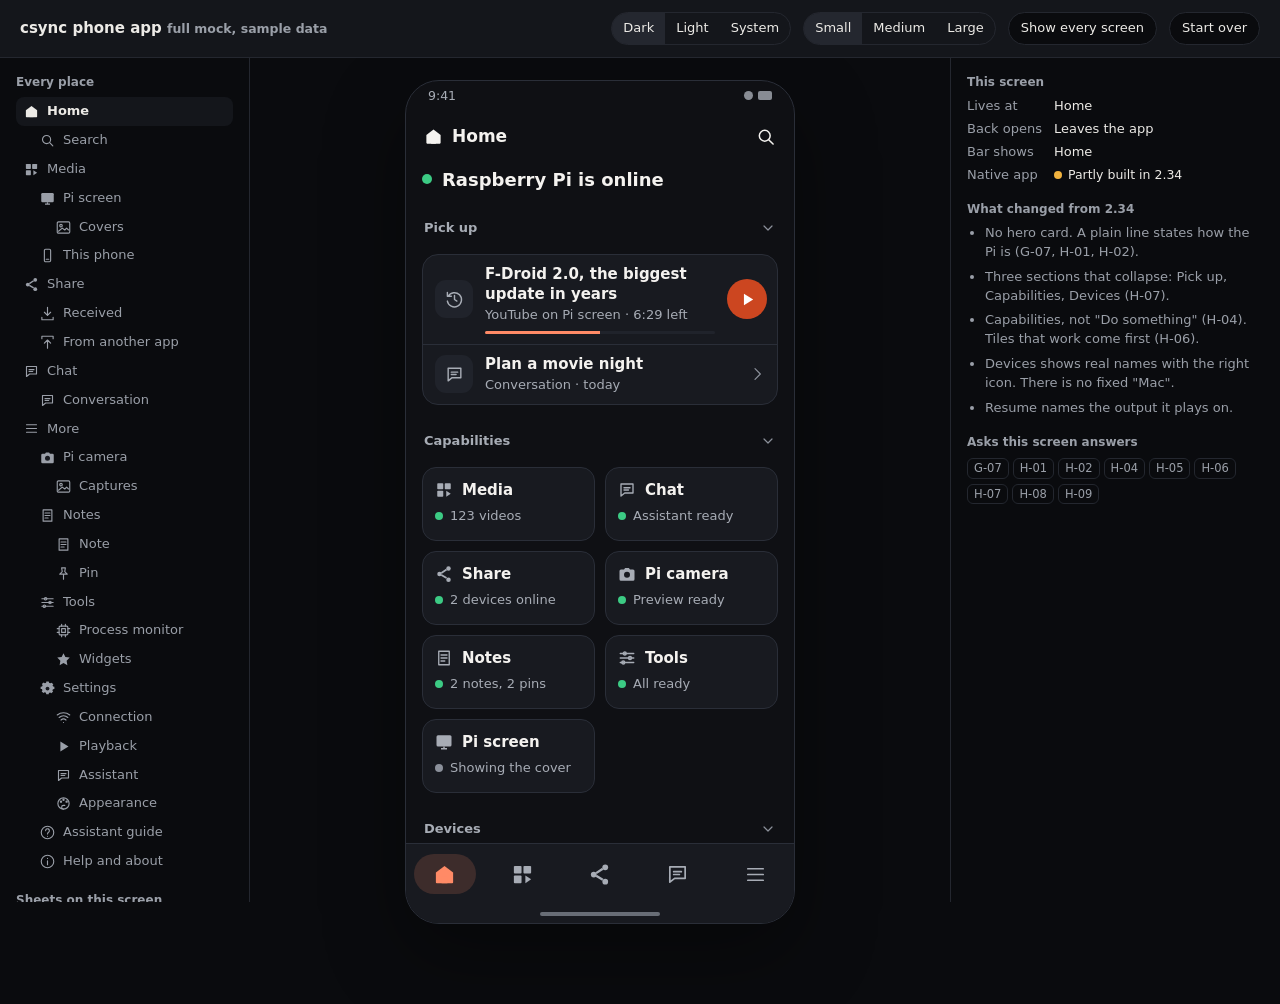
==== assets/android-ui-mock/index.html @ abe4f208 "Add the phone app model and a full mock built from it The app had no single description of where scr" ====
<!doctype html>
<html lang="en" data-theme="dark">
<head>
  <meta charset="utf-8">
  <meta name="viewport" content="width=device-width,initial-scale=1">
  <title>csync phone app, full mock</title>
  <link rel="stylesheet" href="styles.css">
</head>
<body>
  <header class="shell-top">
    <h1>csync phone app <small>full mock, sample data</small></h1>
    <span class="grow"></span>
    <span class="shell-group" role="group" aria-label="Theme">
      <button type="button" data-theme-set="dark">Dark</button>
      <button type="button" data-theme-set="light">Light</button>
      <button type="button" data-theme-set="system">System</button>
    </span>
    <span class="shell-group" role="group" aria-label="Text size">
      <button type="button" data-size-set="sm">Small</button>
      <button type="button" data-size-set="md">Medium</button>
      <button type="button" data-size-set="lg">Large</button>
    </span>
    <button type="button" class="shell-btn" id="wall-toggle">Show every screen</button>
    <button type="button" class="shell-btn" id="reset">Start over</button>
  </header>

  <div class="shell" id="one">
    <aside class="rail" aria-label="The map">
      <h2>Every place</h2>
      <div class="tree" id="tree"></div>
      <h2>Sheets on this screen</h2>
      <div class="chips" id="sheets"></div>
      <h2>Put the app in a state</h2>
      <div class="chips" id="states"></div>
    </aside>
    <main class="stage">
      <div class="phone" id="phone" aria-label="csync on a phone"></div>
    </main>
    <aside class="inspect" id="inspect" aria-label="About this screen"></aside>
  </div>
  <div class="gallery" id="wall" hidden></div>

  <script src="model.js"></script>
  <script src="icons.js"></script>
  <script src="data.js"></script>
  <script src="kit.js"></script>
  <script src="screens.js"></script>
  <script src="sheets.js"></script>
  <script src="app.js"></script>
  <script src="review.js"></script>
  <script src="check.js"></script>
</body>
</html>
---- assets/android-ui-mock/styles.css ----
/* Tokens. The phone reads only --p-* values, so the native app has one list to copy. */
:root {
  --bg: #0A0B0E; --surface: #14161B; --text: #ECEAE6; --dim: #9A9FA8; --border: #24272F;

  --p-bg: #0F1014; --p-surface: #181A20; --p-surface2: #20232B; --p-line: #2A2E38;
  --p-text: #F4F2EF; --p-dim: #A7ACB5; --p-faint: #8B909A;
  --p-good: #3CCB84; --p-warn: #F0B23E; --p-bad: #F26A6F; --p-idle: #8B909A;
  --p-accent-fill: #CC4620; --p-on-accent: #FFFFFF; --p-accent: #FF8A66;
  --p-scrim: rgba(0, 0, 0, .62);
  --cutout: var(--p-surface);
  --ts: 1;
}
:root[data-theme="light"] {
  --bg: #E9E6DF; --surface: #F6F4EF; --text: #1B1B1F; --dim: #5A5F69; --border: #D5D0C5;

  --p-bg: #F4F2ED; --p-surface: #FFFFFF; --p-surface2: #ECE9E2; --p-line: #DDD8CE;
  --p-text: #1B1B1F; --p-dim: #565B65; --p-faint: #60656F;
  --p-good: #1B7F4A; --p-warn: #8A5D00; --p-bad: #C0323A; --p-idle: #60656F;
  --p-accent: #B23A17;
  --p-scrim: rgba(20, 18, 14, .5);
}

* { box-sizing: border-box; }
html, body { margin: 0; }
body { background: var(--bg); color: var(--text); font: 14px/1.45 Roboto, Inter, system-ui, -apple-system, "Segoe UI", sans-serif; -webkit-font-smoothing: antialiased; }
button, input, textarea { font: inherit; color: inherit; }
button { cursor: pointer; border: 0; background: none; padding: 0; text-align: left; }
button:disabled { cursor: default; }
.sr { position: absolute; width: 1px; height: 1px; overflow: hidden; clip: rect(0 0 0 0); }

/* review page around the phone */
.shell-top { display: flex; align-items: center; gap: 12px; padding: 12px 20px; border-bottom: 1px solid var(--border); background: var(--surface); position: sticky; top: 0; z-index: 5; flex-wrap: wrap; }
.shell-top h1 { font-size: 15px; margin: 0; font-weight: 650; }
.shell-top small { color: var(--dim); }
.shell-top .grow { flex: 1; }
.shell-btn { border: 1px solid var(--border); border-radius: 999px; padding: 6px 12px; background: var(--bg); font-size: 13px; }
.shell-btn.on { border-color: var(--p-accent); color: var(--p-accent); }
.shell-group { display: inline-flex; border: 1px solid var(--border); border-radius: 999px; overflow: hidden; }
.shell-group button { padding: 6px 11px; font-size: 13px; }
.shell-group button.on { background: var(--border); }

.shell { display: grid; grid-template-columns: 250px minmax(420px, 1fr) 330px; gap: 0; min-height: calc(100vh - 56px); }
.rail, .inspect { padding: 16px; overflow: auto; max-height: calc(100vh - 56px); position: sticky; top: 56px; }
.rail { border-right: 1px solid var(--border); }
.inspect { border-left: 1px solid var(--border); }
.rail h2, .inspect h2 { font-size: 12px; color: var(--dim); font-weight: 600; margin: 16px 0 6px; }
.rail h2:first-child, .inspect h2:first-child { margin-top: 0; }
.tree button { display: flex; align-items: center; gap: 8px; width: 100%; padding: 5px 8px; border-radius: 8px; font-size: 13px; color: var(--dim); }
.tree button:hover { background: var(--surface); }
.tree button.on { background: var(--surface); color: var(--text); font-weight: 600; }
.tree .d1 { padding-left: 24px; }
.tree .d2 { padding-left: 40px; }
.chips { display: flex; flex-wrap: wrap; gap: 6px; }
.chips button { border: 1px solid var(--border); border-radius: 999px; padding: 4px 10px; font-size: 12.5px; color: var(--dim); }
.chips button.on { color: var(--text); border-color: var(--dim); background: var(--surface); }
.stage { display: flex; flex-direction: column; align-items: center; padding: 22px 16px 40px; gap: 14px; }
.facts { display: grid; grid-template-columns: auto 1fr; gap: 4px 12px; font-size: 13px; margin: 0; }
.facts dt { color: var(--dim); }
.facts dd { margin: 0; }
.inspect p, .inspect li { font-size: 13px; color: var(--dim); margin: 0 0 6px; }
.inspect ul { padding-left: 18px; margin: 0; }
.ask { display: inline-block; font-size: 11.5px; border: 1px solid var(--border); border-radius: 6px; padding: 1px 6px; margin: 0 4px 4px 0; color: var(--dim); }
.built { display: inline-flex; align-items: center; gap: 6px; font-size: 12.5px; }
.built i { width: 8px; height: 8px; border-radius: 50%; background: var(--p-idle); }
.built.yes i { background: var(--p-good); } .built.partly i { background: var(--p-warn); } .built.no i { background: var(--p-bad); }

.gallery { padding: 20px; display: grid; grid-template-columns: repeat(auto-fill, minmax(215px, 1fr)); gap: 22px 16px; }
.frame { position: relative; }
.frame > button { display: block; width: 100%; }
.frame-cap { font-size: 12.5px; color: var(--dim); margin-top: 6px; display: flex; justify-content: space-between; gap: 8px; }
.frame-cap b { color: var(--text); font-weight: 600; }
.frame-box { width: 100%; aspect-ratio: 390 / 844; overflow: hidden; border-radius: 16px; border: 1px solid var(--border); position: relative; }
.frame-box .phone { transform-origin: 0 0; position: absolute; left: 0; top: 0; pointer-events: none; border-radius: 0; border: 0; box-shadow: none; }
.gallery-head { grid-column: 1 / -1; font-size: 13px; color: var(--dim); font-weight: 600; margin-top: 8px; border-bottom: 1px solid var(--border); padding-bottom: 6px; }

@media (max-width: 1100px) { .shell { grid-template-columns: 1fr; } .rail, .inspect { position: static; max-height: none; border: 0; } }

/* the phone */
.phone { width: 390px; height: 844px; background: var(--p-bg); color: var(--p-text); border-radius: 34px; border: 1px solid var(--p-line); overflow: hidden; position: relative; display: flex; flex-direction: column; box-shadow: 0 30px 80px rgba(0, 0, 0, .35); font-size: calc(14.5px * var(--ts)); line-height: 1.4; }
.phone .ico { flex: none; display: block; }
.p-status { height: 30px; flex: none; display: flex; align-items: center; justify-content: space-between; padding: 0 22px; font-size: 12.5px; color: var(--p-dim); }
.p-status span:last-child { display: inline-flex; gap: 5px; align-items: center; }
.p-status i { display: block; width: 14px; height: 9px; border-radius: 2px; background: var(--p-dim); opacity: .8; }
.p-status i:first-child { width: 9px; border-radius: 50%; }

/* top bar: one height, never scrolls, never wraps */
.p-top { height: 52px; flex: none; display: flex; align-items: center; gap: 2px; padding: 0 8px 0 12px; }
.p-top .back { width: 40px; height: 40px; border-radius: 50%; display: grid; place-items: center; margin-left: -4px; }
.crumbs { flex: 1; min-width: 0; display: flex; align-items: center; white-space: nowrap; overflow: hidden; }
.crumb { display: inline-flex; align-items: center; gap: 6px; min-height: 40px; padding: 0 4px; border-radius: 8px; color: var(--p-dim); font-size: calc(13.5px * var(--ts)); font-weight: 500; flex: none; }
.crumb.now { color: var(--p-text); font-weight: 650; flex: 0 1 auto; min-width: 0; }
.crumb.now span { overflow: hidden; white-space: nowrap; }
.crumb.root { font-size: calc(17px * var(--ts)); gap: 9px; padding-left: 6px; }
.crumb.icon-only span { display: none; }
.sep { color: var(--p-faint); padding: 0 3px; flex: none; }
.p-actions { display: flex; flex: none; }

.ibtn { width: 40px; height: 40px; border-radius: 50%; display: grid; place-items: center; color: var(--p-text); flex: none; }
.ibtn:hover, .back:hover { background: var(--p-surface2); }
.ibtn.quiet { color: var(--p-dim); }
.ibtn.on { color: var(--p-accent); }
.ibtn.framed { border: 1px solid var(--p-line); border-radius: 12px; width: 38px; height: 38px; color: var(--p-dim); }
.ibtn.go { background: var(--p-accent-fill); color: var(--p-on-accent); }
.ibtn.go:hover { background: var(--p-accent-fill); }
.ibtn:disabled { opacity: .4; }

.p-scroll { flex: 1; min-height: 0; overflow-y: auto; scrollbar-width: none; }
.p-scroll::-webkit-scrollbar { display: none; }
.p-page { padding: 4px 16px 28px; display: flex; flex-direction: column; gap: 18px; }

/* heading */
.head h2 { margin: 0; font-size: calc(22px * var(--ts)); line-height: 1.2; font-weight: 700; letter-spacing: -.01em; }
.head.small h2 { font-size: calc(18px * var(--ts)); }
.head p { margin: 4px 0 0; color: var(--p-dim); font-size: calc(14px * var(--ts)); }
.head-row { display: flex; align-items: flex-start; gap: 4px; }
.head-row h2, .head-row input { flex: 1; min-width: 0; }
.head-row .ibtn { margin-top: -6px; }
.title-input { background: var(--p-surface); border: 1px solid var(--p-accent); border-radius: 10px; padding: 4px 8px; font-size: calc(20px * var(--ts)); font-weight: 700; width: 100%; color: var(--p-text); outline: none; }

/* status: a dot, then words */
.status { display: inline-flex; align-items: center; gap: 7px; color: var(--p-dim); }
.dot { width: 8px; height: 8px; border-radius: 50%; flex: none; background: var(--p-idle); }
.dot.good { background: var(--p-good); } .dot.warn { background: var(--p-warn); } .dot.bad { background: var(--p-bad); }
.status.lead { color: var(--p-text); font-weight: 650; font-size: calc(18px * var(--ts)); gap: 10px; }
.status.lead .dot { width: 10px; height: 10px; }

/* sections */
.sec { display: flex; flex-direction: column; gap: 8px; }
.sec-label { font-size: calc(13px * var(--ts)); font-weight: 600; color: var(--p-dim); margin: 0; padding: 0 2px; display: flex; align-items: center; justify-content: space-between; width: 100%; min-height: 24px; }
button.sec-label { min-height: 36px; }
.sec-label .ico { color: var(--p-faint); transition: transform .16s; }
.sec-label[aria-expanded="false"] .ico { transform: rotate(-90deg); }

/* rows and groups */
.group { background: var(--p-surface); border: 1px solid var(--p-line); border-radius: 16px; overflow: hidden; }
.group > * + * { border-top: 1px solid var(--p-line); }
.row { display: flex; align-items: center; gap: 12px; width: 100%; min-height: 60px; padding: 10px 12px 10px 12px; }
button.row:hover { background: var(--p-surface2); }
.row-ico { width: 38px; height: 38px; border-radius: 11px; background: var(--p-surface2); color: var(--p-dim); display: grid; place-items: center; flex: none; }
.row-ico.accent { color: var(--p-accent); }
.row-copy { flex: 1; min-width: 0; display: flex; flex-direction: column; gap: 1px; }
.row-title { font-weight: 600; font-size: calc(15px * var(--ts)); }
.row-sub { color: var(--p-dim); font-size: calc(13px * var(--ts)); }
.row-end { display: inline-flex; align-items: center; gap: 8px; color: var(--p-dim); font-size: calc(13px * var(--ts)); flex: none; }
.row-end .ico { color: var(--p-faint); }
.row.off .row-title, .row.off .row-ico { color: var(--p-faint); }
.row.picked .row-ico { background: color-mix(in srgb, var(--p-accent) 16%, var(--p-surface)); color: var(--p-accent); }
.row.danger .row-title, .row.danger .row-ico { color: var(--p-bad); }
.row-wrap { display: flex; align-items: center; }
.row-wrap .row { flex: 1; min-width: 0; }
.row-wrap .ibtn { margin-right: 10px; }
.row-wrap .switch { margin-right: 12px; }
.bar-line { height: 3px; border-radius: 2px; background: var(--p-surface2); margin-top: 7px; overflow: hidden; }
.bar-line i { display: block; height: 100%; background: var(--p-accent); }

/* long text: two lines, then a fade. Never an ellipsis. */
.clamp { display: block; overflow: hidden; max-height: calc(2 * 1.32em); line-height: 1.32; overflow-wrap: anywhere; }
.clamp.one { max-height: 1.32em; white-space: nowrap; }
.clamp.cut { -webkit-mask: linear-gradient(#000, #000) top / 100% calc(100% - 1.32em) no-repeat, linear-gradient(to right, #000 62%, transparent) bottom / 100% 1.32em no-repeat; mask: linear-gradient(#000, #000) top / 100% calc(100% - 1.32em) no-repeat, linear-gradient(to right, #000 62%, transparent) bottom / 100% 1.32em no-repeat; }

/* tiles */
.tiles { display: grid; grid-template-columns: 1fr 1fr; gap: 10px; }
.tile { background: var(--p-surface); border: 1px solid var(--p-line); border-radius: 14px; padding: 12px; display: flex; flex-direction: column; gap: 6px; min-height: 74px; }
button.tile:hover { background: var(--p-surface2); }
.tile-head { display: flex; align-items: center; gap: 9px; font-weight: 600; font-size: calc(15px * var(--ts)); color: var(--p-text); }
.tile-head .ico { color: var(--p-dim); }
.tile .status { font-size: calc(13px * var(--ts)); }
.tile b { font-size: calc(19px * var(--ts)); font-weight: 700; }
.tile:disabled { opacity: .45; }
.narrow .tiles { grid-template-columns: 1fr; }
.narrow .player .tiles { grid-template-columns: 1fr 1fr; }

/* segmented control: one spec everywhere */
.seg { display: flex; gap: 2px; background: var(--p-surface2); border-radius: 13px; padding: 3px; overflow-x: auto; scrollbar-width: none; }
.seg::-webkit-scrollbar { display: none; }
.seg button { flex: 1 0 auto; display: inline-flex; align-items: center; justify-content: center; gap: 6px; min-height: 38px; padding: 0 9px; border-radius: 10px; color: var(--p-dim); font-weight: 600; font-size: calc(13.5px * var(--ts)); white-space: nowrap; }
.seg button[aria-selected="true"] { background: var(--p-bg); color: var(--p-accent); box-shadow: 0 0 0 1px var(--p-line); }
.seg button:disabled { opacity: .45; }
.seg.more { -webkit-mask: linear-gradient(to right, #000 88%, transparent); mask: linear-gradient(to right, #000 88%, transparent); }

/* buttons */
.btns { display: flex; flex-wrap: wrap; gap: 8px; }
.btn { display: inline-flex; align-items: center; justify-content: center; gap: 8px; min-height: 44px; padding: 0 16px; border-radius: 13px; font-weight: 650; font-size: calc(14.5px * var(--ts)); border: 1px solid var(--p-line); background: var(--p-surface); color: var(--p-text); }
.btn.primary { background: var(--p-accent-fill); border-color: transparent; color: var(--p-on-accent); }
.btn.quiet { background: none; border-color: transparent; color: var(--p-dim); padding: 0 10px; }
.btn.danger { color: var(--p-bad); }
.btn.wide { flex: 1; }
.btn:disabled { opacity: .45; }
.btn.primary:disabled { background: var(--p-surface2); color: var(--p-faint); opacity: 1; }

/* fields */
.field { display: flex; align-items: center; gap: 10px; background: var(--p-surface); border: 1px solid var(--p-line); border-radius: 13px; padding: 0 12px; min-height: 46px; color: var(--p-dim); }
.field input, .field textarea { flex: 1; min-width: 0; background: none; border: 0; outline: 0; color: var(--p-text); padding: 11px 0; resize: none; }
.field.tall { align-items: flex-start; padding-top: 2px; }
.field.tall .ico { margin-top: 12px; }
.field textarea { min-height: 92px; }
.field ::placeholder { color: var(--p-faint); }
.labelled { display: flex; flex-direction: column; gap: 5px; }
.labelled > span { font-size: calc(13px * var(--ts)); color: var(--p-dim); font-weight: 600; }
.labelled > small { font-size: calc(12.5px * var(--ts)); color: var(--p-faint); }
.switch { width: 54px; height: 34px; border-radius: 999px; background: var(--p-surface2); border: 1px solid var(--p-line); position: relative; flex: none; }
.switch::after { content: ""; position: absolute; top: 4px; left: 4px; width: 24px; height: 24px; border-radius: 50%; background: var(--p-dim); transition: left .15s; }
.switch[aria-checked="true"] { background: var(--p-accent-fill); border-color: transparent; }
.switch[aria-checked="true"]::after { left: 24px; background: #fff; }
.range { width: 100%; accent-color: var(--p-accent-fill); height: 28px; }
.range-ends { display: flex; justify-content: space-between; color: var(--p-faint); font-size: calc(12.5px * var(--ts)); }

/* notices, empty and loading states */
.notice { display: flex; gap: 10px; align-items: flex-start; padding: 12px; border-radius: 14px; border: 1px solid var(--p-line); background: var(--p-surface); }
.notice .ico { margin-top: 1px; color: var(--p-dim); }
.notice.warn { border-color: color-mix(in srgb, var(--p-warn) 45%, var(--p-line)); } .notice.warn .ico { color: var(--p-warn); }
.notice.bad { border-color: color-mix(in srgb, var(--p-bad) 45%, var(--p-line)); } .notice.bad .ico { color: var(--p-bad); }
.notice div { flex: 1; min-width: 0; }
.notice p { margin: 0 0 8px; }
.notice p:last-child { margin: 0; }
.empty { display: flex; flex-direction: column; align-items: center; text-align: center; gap: 10px; padding: 34px 20px; color: var(--p-dim); }
.empty .ico { color: var(--p-faint); }
.empty b { color: var(--p-text); font-size: calc(15px * var(--ts)); }
.loading { position: relative; overflow: hidden; }
.loading::after { content: ""; position: absolute; inset: 0; background: linear-gradient(100deg, transparent 30%, color-mix(in srgb, var(--p-text) 9%, transparent) 50%, transparent 70%); animation: sweep 1.4s infinite; }
@keyframes sweep { from { transform: translateX(-100%); } to { transform: translateX(100%); } }
.note-line { color: var(--p-faint); font-size: calc(12.5px * var(--ts)); margin: 0; display: flex; gap: 7px; align-items: center; }

/* picture areas */
.picture { aspect-ratio: 16 / 9; border-radius: 16px; background: linear-gradient(140deg, var(--p-surface2), var(--p-surface)); border: 1px solid var(--p-line); display: grid; place-items: center; color: var(--p-faint); position: relative; overflow: hidden; }
.picture.live { background: linear-gradient(150deg, #2b3a35, #1b2530 55%, #2a2230); color: rgba(255, 255, 255, .7); }
.picture.idle { background: linear-gradient(160deg, #6b4a2f, #a8683a 45%, #2f3d52); color: rgba(255, 255, 255, .85); }
.picture .tag { position: absolute; left: 10px; bottom: 10px; background: rgba(0, 0, 0, .55); color: #fff; border-radius: 8px; padding: 3px 8px; font-size: 12px; display: inline-flex; gap: 6px; align-items: center; }
.picture .corner { position: absolute; right: 8px; bottom: 8px; color: #fff; background: rgba(0, 0, 0, .55); }

/* player */
.player { display: flex; flex-direction: column; gap: 12px; }
.times { display: flex; justify-content: space-between; color: var(--p-dim); font-size: calc(12.5px * var(--ts)); margin-top: -6px; }
.transport { display: flex; justify-content: space-between; align-items: center; }
.transport .ibtn { width: 46px; height: 46px; }
.transport .main { width: 58px; height: 58px; background: var(--p-accent-fill); color: var(--p-on-accent); }
.transport .main:hover { background: var(--p-accent-fill); }
.transport .stop { color: var(--p-bad); }
.transport-words { display: flex; justify-content: space-between; color: var(--p-dim); font-size: calc(11.5px * var(--ts)); margin-top: -8px; padding: 0 2px; }
.transport-words span { width: 46px; text-align: center; }
.transport-words span.main { width: 58px; color: var(--p-text); font-weight: 600; }
.setting .tile-head { font-size: calc(14px * var(--ts)); }
.setting small { color: var(--p-dim); font-size: calc(13px * var(--ts)); }

/* mini row and panel */
.mini { flex: none; display: flex; align-items: center; gap: 2px; padding: 6px 8px 6px 12px; background: var(--p-surface); border-top: 1px solid var(--p-line); position: relative; }
.mini-open { flex: 1; min-width: 0; display: flex; flex-direction: column; gap: 1px; padding: 2px 0; }
.mini-open .status { font-size: calc(12px * var(--ts)); }
.mini-open b { font-size: calc(14px * var(--ts)); font-weight: 600; }
.mini .bar-line { position: absolute; left: 0; right: 0; top: -2px; margin: 0; border-radius: 0; height: 2px; }
.panel { position: absolute; left: 0; right: 0; bottom: 0; height: calc(52% + (var(--ts) - 1) * 300px); background: var(--p-surface); border-radius: 24px 24px 0 0; border-top: 1px solid var(--p-line); box-shadow: 0 -18px 50px rgba(0, 0, 0, .4); padding: 0 16px 14px; display: flex; flex-direction: column; gap: 10px; z-index: 3; overflow: hidden; }
.handle { width: 100%; height: 22px; display: grid; place-items: center; flex: none; }
.handle span { width: 40px; height: 4px; border-radius: 2px; background: var(--p-line); }
.panel .tile { min-height: 0; padding: 9px 10px; }
.panel .tiles { gap: 8px; }
.panel .transport .ibtn { width: 40px; height: 40px; }
.panel .transport .main { width: 50px; height: 50px; }
.panel-title { display: flex; align-items: center; gap: 8px; }
.panel-title div { flex: 1; min-width: 0; }

/* bottom bar */
.bar { flex: none; display: flex; justify-content: space-around; align-items: center; height: 62px; background: var(--p-surface); border-top: 1px solid var(--p-line); }
.bar button { width: 62px; height: 40px; border-radius: 999px; display: grid; place-items: center; color: var(--p-dim); }
.bar button[aria-current="page"] { background: color-mix(in srgb, var(--p-accent) 16%, var(--p-surface)); color: var(--p-accent); }
.gesture { height: 18px; flex: none; background: var(--p-surface); display: grid; place-items: center; }
.gesture::after { content: ""; width: 120px; height: 4px; border-radius: 2px; background: var(--p-faint); opacity: .7; }

/* sheets */
.scrim { position: absolute; inset: 0; background: var(--p-scrim); z-index: 6; display: flex; align-items: flex-end; }
.sheet { width: 100%; max-height: 82%; background: var(--p-surface); border-radius: 24px 24px 0 0; display: flex; flex-direction: column; --cutout: var(--p-surface); }
.sheet .group { background: var(--p-bg); }
.sheet-head { padding: 0 18px 10px; }
.sheet-head h3 { margin: 0; font-size: calc(18px * var(--ts)); font-weight: 700; }
.sheet-head p { margin: 3px 0 0; color: var(--p-dim); font-size: calc(13.5px * var(--ts)); }
.sheet-body { padding: 0 16px 16px; overflow-y: auto; display: flex; flex-direction: column; gap: 14px; scrollbar-width: none; }
.sheet-acts { padding: 10px 16px 18px; display: flex; gap: 8px; border-top: 1px solid var(--p-line); }
.sheet-acts .btn { flex: 1; }
.kv { display: grid; grid-template-columns: auto 1fr; gap: 8px 16px; margin: 0; }
.kv dt { color: var(--p-dim); }
.kv dd { margin: 0; text-align: right; overflow-wrap: anywhere; }

.toast { position: absolute; left: 16px; right: 16px; bottom: 96px; background: var(--p-text); color: var(--p-bg); border-radius: 12px; padding: 11px 14px; font-weight: 600; font-size: calc(13.5px * var(--ts)); z-index: 8; text-align: center; }

/* chat */
.msgs { display: flex; flex-direction: column; gap: 10px; }
.msg { max-width: 86%; padding: 10px 13px; border-radius: 16px; background: var(--p-surface); border: 1px solid var(--p-line); align-self: flex-start; }
.msg.me { align-self: flex-end; background: color-mix(in srgb, var(--p-accent) 14%, var(--p-surface)); border-color: color-mix(in srgb, var(--p-accent) 30%, var(--p-line)); }
.msg-meta { display: flex; align-items: center; gap: 2px; color: var(--p-faint); font-size: calc(12px * var(--ts)); align-self: flex-start; margin-top: -6px; }
.msg-meta.me { align-self: flex-end; }
.msg-meta .ibtn { width: 34px; height: 34px; }
.think { display: flex; align-items: center; gap: 8px; min-height: 36px; color: var(--p-dim); font-size: calc(13px * var(--ts)); padding: 2px 4px; align-self: flex-start; }
.results { align-self: stretch; }
.composer { flex: none; display: flex; flex-direction: column; gap: 6px; padding: 8px 10px; background: var(--p-bg); border-top: 1px solid var(--p-line); position: relative; }
.composer-row { display: flex; align-items: flex-end; gap: 6px; }
.composer-row .field { flex: 1; min-width: 0; min-height: 42px; border-radius: 21px; }
.composer-row .field .clamp { flex: 1; min-width: 0; }
.composer-row .field textarea { min-height: 0; height: calc(1.4em + 20px); padding: 10px 0; }
.composer .send { background: var(--p-accent-fill); color: var(--p-on-accent); }
.chip { display: inline-flex; align-items: center; gap: 6px; background: var(--p-surface2); border-radius: 10px; padding: 3px 4px 3px 10px; font-size: calc(13px * var(--ts)); align-self: flex-start; }
.chip .ibtn { width: 34px; height: 34px; }
.draft { position: absolute; left: 0; right: 0; bottom: 100%; background: var(--p-surface); border-radius: 20px 20px 0 0; border-top: 1px solid var(--p-line); padding: 0 12px 10px; display: flex; flex-direction: column; box-shadow: 0 -14px 40px rgba(0, 0, 0, .35); }
.draft textarea { flex: 1; background: none; border: 0; outline: 0; resize: none; color: var(--p-text); }
.model-line { color: var(--p-dim); font-size: calc(13.5px * var(--ts)); margin: 4px 0 0; }
.model-line .effort { color: var(--p-faint); }

/* markdown */
.md { display: flex; flex-direction: column; gap: 8px; overflow-wrap: anywhere; }
.md > * { margin: 0; }
.md h3 { font-size: calc(18px * var(--ts)); } .md h4 { font-size: calc(15.5px * var(--ts)); }
.md a { color: var(--p-accent); }
.md code { background: var(--p-surface2); border-radius: 5px; padding: 1px 5px; font-size: .92em; }
.md pre { background: var(--p-surface2); border-radius: 10px; padding: 10px; overflow-x: auto; margin: 0; }
.md pre code { background: none; padding: 0; }
.md table { border-collapse: collapse; width: 100%; font-size: calc(13.5px * var(--ts)); }
.md th, .md td { border: 1px solid var(--p-line); padding: 6px 8px; text-align: left; }
.md ul { padding-left: 20px; }
.md .flow { display: flex; flex-direction: column; gap: 6px; }
.md .flow div { display: flex; align-items: center; gap: 8px; }
.md .flow span { border: 1px solid var(--p-line); border-radius: 8px; padding: 4px 10px; }
.card { background: var(--p-surface); border: 1px solid var(--p-line); border-radius: 16px; padding: 14px; }
.editor { width: 100%; min-height: 240px; background: var(--p-surface); border: 1px solid var(--p-line); border-radius: 14px; padding: 12px; color: var(--p-text); outline: 0; resize: vertical; font-family: ui-monospace, "Roboto Mono", monospace; font-size: calc(13.5px * var(--ts)); }
.defs { display: flex; flex-direction: column; }
.defs p { margin: 0; padding: 9px 12px; }
.defs p + p { border-top: 1px solid var(--p-line); }
.defs b { font-weight: 600; }
.defs span { color: var(--p-dim); }

/* camera */
.shoot { display: flex; align-items: center; justify-content: space-around; padding: 4px 24px; }
.shoot .thumb { width: 50px; height: 50px; border-radius: 12px; border: 1px solid var(--p-line); background: linear-gradient(150deg, #2b3a35, #2a2230); }
.shoot .shutter { width: 70px; height: 70px; border-radius: 50%; background: var(--p-accent-fill); color: var(--p-on-accent); display: grid; place-items: center; }
.shoot .rec { width: 50px; height: 50px; border-radius: 50%; border: 1px solid var(--p-line); display: grid; place-items: center; color: var(--p-bad); }
.shoot button:disabled { opacity: .4; }

/* covers and colours */
.covers { display: grid; grid-template-columns: repeat(3, 1fr); gap: 10px; }
.cover { aspect-ratio: 4 / 3; border-radius: 12px; padding: 3px; background: var(--p-line); display: block; }
.cover span { display: grid; place-items: end start; width: 100%; height: 100%; border-radius: 9px; padding: 6px; font-size: 11.5px; color: #fff; text-shadow: 0 1px 3px rgba(0, 0, 0, .7); }
.cover[aria-pressed="true"] { background: linear-gradient(135deg, var(--p-accent-fill), var(--p-warn), var(--p-good)); }
.swatches { display: flex; flex-wrap: wrap; gap: 12px; }
.swatch { width: 42px; height: 42px; border-radius: 50%; background: var(--c); display: grid; place-items: center; color: #fff; box-shadow: 0 0 0 2px var(--p-bg), 0 0 0 3px transparent; }
.swatch[aria-pressed="true"] { box-shadow: 0 0 0 2px var(--p-bg), 0 0 0 4px var(--p-text); }
.swatch.custom { background: conic-gradient(#e4572e, #f0b23e, #3ccb84, #2768b2, #6546d8, #b23773, #e4572e); }
.swatch.custom.set { background: var(--c); }

/* Android media notification, and full screen video */
.shade { position: absolute; inset: 0; z-index: 9; background: var(--p-scrim); padding: 40px 12px 0; }
.shade-card { background: var(--p-surface); border-radius: 22px; padding: 14px; display: flex; flex-direction: column; gap: 10px; }
.full { position: absolute; inset: 0; z-index: 10; background: #000; color: #fff; display: flex; flex-direction: column; justify-content: flex-end; }
.full-art { position: absolute; inset: 0; display: grid; place-items: center; color: rgba(255, 255, 255, .35); background: linear-gradient(150deg, #1d2a26, #10151c 55%, #1d1722); }
.full-ctl { position: relative; padding: 16px; background: linear-gradient(transparent, rgba(0, 0, 0, .8)); display: flex; flex-direction: column; gap: 8px; }
.full-ctl .ibtn { color: #fff; }
.full-ctl .status { color: rgba(255, 255, 255, .8); }
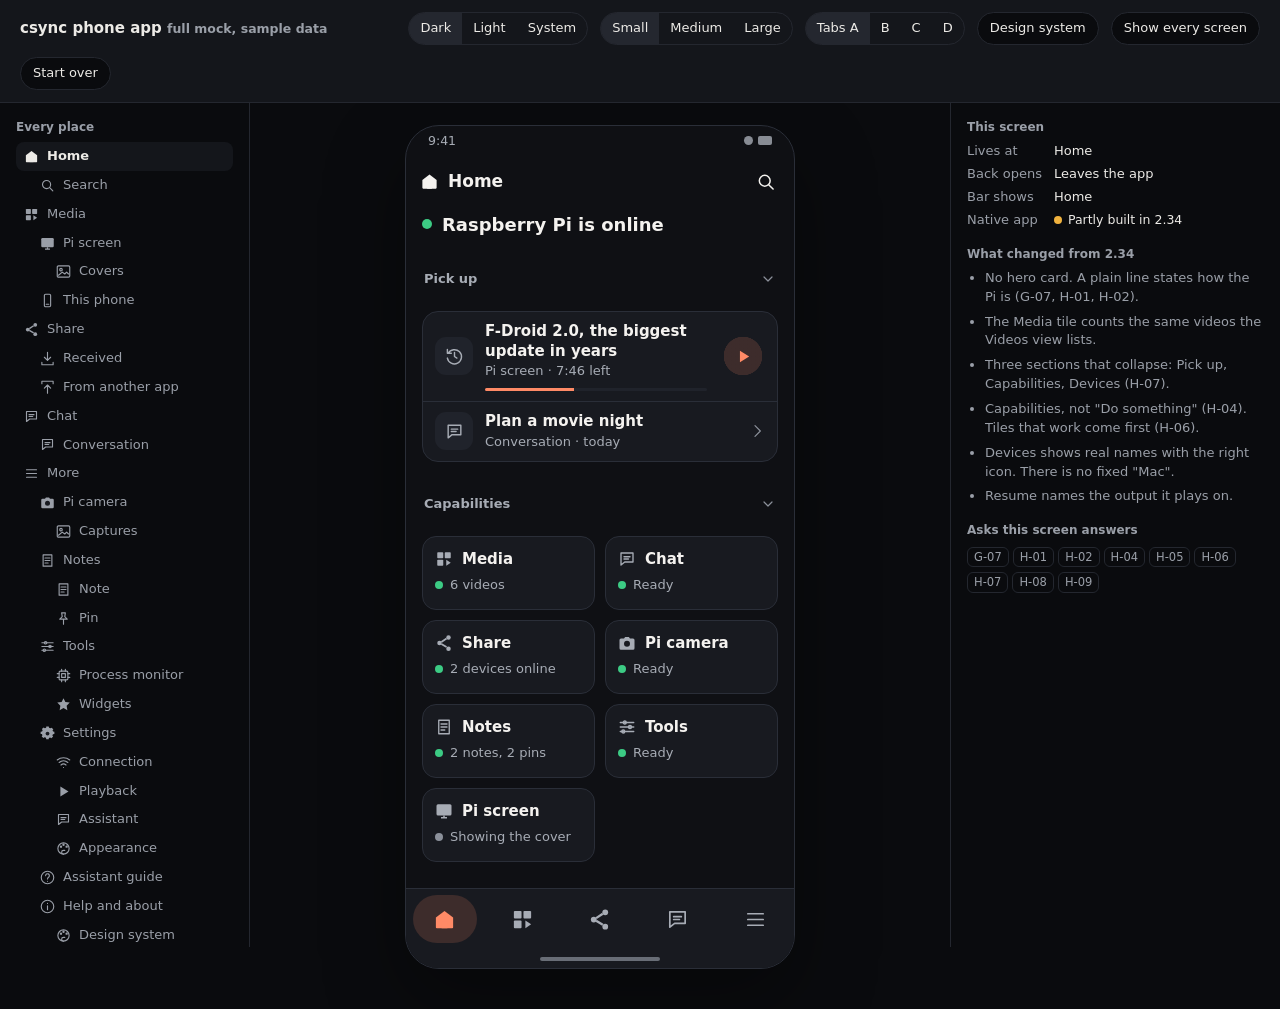
==== commit 11b8fea8: "Work the owner's review into the mock and add a design system view Screens and sheets now draw only " ====
--- a/assets/android-ui-mock/index.html
+++ b/assets/android-ui-mock/index.html
@@ -20,6 +20,13 @@
       <button type="button" data-size-set="md">Medium</button>
       <button type="button" data-size-set="lg">Large</button>
     </span>
+    <span class="shell-group" role="group" aria-label="Tab style">
+      <button type="button" data-tabs-set="a">Tabs A</button>
+      <button type="button" data-tabs-set="b">B</button>
+      <button type="button" data-tabs-set="c">C</button>
+      <button type="button" data-tabs-set="d">D</button>
+    </span>
+    <button type="button" class="shell-btn" id="system-toggle">Design system</button>
     <button type="button" class="shell-btn" id="wall-toggle">Show every screen</button>
     <button type="button" class="shell-btn" id="reset">Start over</button>
   </header>
@@ -39,6 +46,7 @@
     <aside class="inspect" id="inspect" aria-label="About this screen"></aside>
   </div>
   <div class="gallery" id="wall" hidden></div>
+  <div class="system" id="system" hidden></div>
 
   <script src="model.js"></script>
   <script src="icons.js"></script>
@@ -46,6 +54,7 @@
   <script src="kit.js"></script>
   <script src="screens.js"></script>
   <script src="sheets.js"></script>
+  <script src="system.js"></script>
   <script src="app.js"></script>
   <script src="review.js"></script>
   <script src="check.js"></script>
--- a/assets/android-ui-mock/styles.css
+++ b/assets/android-ui-mock/styles.css
@@ -21,6 +21,7 @@
 }
 
 * { box-sizing: border-box; }
+[hidden] { display: none !important; }
 html, body { margin: 0; }
 body { background: var(--bg); color: var(--text); font: 14px/1.45 Roboto, Inter, system-ui, -apple-system, "Segoe UI", sans-serif; -webkit-font-smoothing: antialiased; }
 button, input, textarea { font: inherit; color: inherit; }
@@ -75,6 +76,35 @@
 
 @media (max-width: 1100px) { .shell { grid-template-columns: 1fr; } .rail, .inspect { position: static; max-height: none; border: 0; } }
 
+/* the design system page */
+.system { max-width: 1120px; margin: 0 auto; padding: 28px 24px 80px; }
+.system h1 { font-size: 26px; margin: 0 0 6px; letter-spacing: -.01em; }
+.system h2 { font-size: 13px; color: var(--dim); font-weight: 600; margin: 0 0 10px; }
+.system h3 { font-size: 17px; margin: 0 0 8px; }
+.sys-intro p { color: var(--dim); max-width: 70ch; margin: 0 0 14px; }
+.sys-audit { border: 1px solid var(--border); border-left: 3px solid var(--p-good); border-radius: 10px; padding: 12px 14px; background: var(--surface); display: flex; flex-direction: column; gap: 3px; font-size: 13px; }
+.sys-audit.bad { border-left-color: var(--p-bad); }
+.sys-audit span, .sys-audit li { color: var(--dim); }
+.sys-audit ul { margin: 6px 0 0; padding-left: 18px; }
+.sys-found { display: grid; grid-template-columns: repeat(auto-fit, minmax(300px, 1fr)); gap: 14px; margin: 22px 0 14px; }
+.sys-block { border: 1px solid var(--border); border-radius: 12px; padding: 14px; background: var(--surface); }
+.sys-swatches { display: grid; gap: 7px; }
+.sys-swatches div { display: grid; grid-template-columns: 22px 92px 74px 1fr; align-items: center; gap: 8px; font-size: 12.5px; }
+.sys-swatches i { width: 22px; height: 22px; border-radius: 6px; border: 1px solid var(--border); }
+.sys-swatches span { color: var(--dim); }
+.sys-type div { display: flex; align-items: baseline; justify-content: space-between; gap: 12px; padding: 3px 0; }
+.sys-type small, .sys-icons small { color: var(--dim); font-size: 11.5px; }
+.sys-rules { margin: 0; padding-left: 18px; color: var(--dim); font-size: 13.5px; display: grid; gap: 4px; }
+.sys-icons { display: grid; grid-template-columns: repeat(auto-fill, minmax(84px, 1fr)); gap: 12px 6px; }
+.sys-icons span { display: flex; flex-direction: column; align-items: center; gap: 5px; text-align: center; }
+.sys-group { margin: 34px 0 0 !important; padding-bottom: 8px; border-bottom: 1px solid var(--border); font-size: 15px !important; color: var(--text) !important; }
+.sys-part { display: grid; grid-template-columns: minmax(260px, 1fr) 390px; gap: 28px; padding: 22px 0; border-bottom: 1px solid var(--border); align-items: start; }
+.sys-used { color: var(--dim); font-size: 12.5px; margin: 10px 0 0; }
+.phone.bare { height: auto; border-radius: 18px; box-shadow: none; padding: 16px; gap: 14px; }
+.phone.bare .composer { margin: -16px; border: 0; }
+.phone.bare .p-top { margin: -8px -8px; }
+@media (max-width: 760px) { .sys-part { grid-template-columns: 1fr; } .phone.bare { width: 100%; } }
+
 /* the phone */
 .phone { width: 390px; height: 844px; background: var(--p-bg); color: var(--p-text); border-radius: 34px; border: 1px solid var(--p-line); overflow: hidden; position: relative; display: flex; flex-direction: column; box-shadow: 0 30px 80px rgba(0, 0, 0, .35); font-size: calc(14.5px * var(--ts)); line-height: 1.4; }
 .phone .ico { flex: none; display: block; }
@@ -84,24 +114,23 @@
 .p-status i:first-child { width: 9px; border-radius: 50%; }
 
 /* top bar: one height, never scrolls, never wraps */
-.p-top { height: 52px; flex: none; display: flex; align-items: center; gap: 2px; padding: 0 8px 0 12px; }
-.p-top .back { width: 40px; height: 40px; border-radius: 50%; display: grid; place-items: center; margin-left: -4px; }
+.p-top { height: 52px; flex: none; display: flex; align-items: center; gap: 0; padding: 0 4px 0 8px; }
+.p-top .back { width: 48px; height: 48px; border-radius: 50%; display: grid; place-items: center; margin-left: -4px; }
 .crumbs { flex: 1; min-width: 0; display: flex; align-items: center; white-space: nowrap; overflow: hidden; }
-.crumb { display: inline-flex; align-items: center; gap: 6px; min-height: 40px; padding: 0 4px; border-radius: 8px; color: var(--p-dim); font-size: calc(13.5px * var(--ts)); font-weight: 500; flex: none; }
+.crumb { display: inline-flex; align-items: center; gap: 6px; min-height: 48px; padding: 0 4px; border-radius: 8px; color: var(--p-dim); font-size: calc(13.5px * var(--ts)); font-weight: 500; flex: none; }
 .crumb.now { color: var(--p-text); font-weight: 650; flex: 0 1 auto; min-width: 0; }
 .crumb.now span { overflow: hidden; white-space: nowrap; }
 .crumb.root { font-size: calc(17px * var(--ts)); gap: 9px; padding-left: 6px; }
 .crumb.icon-only span { display: none; }
+.crumb.icon-only { min-width: 48px; justify-content: center; }
 .sep { color: var(--p-faint); padding: 0 3px; flex: none; }
 .p-actions { display: flex; flex: none; }
 
-.ibtn { width: 40px; height: 40px; border-radius: 50%; display: grid; place-items: center; color: var(--p-text); flex: none; }
+.ibtn { width: 48px; height: 48px; border-radius: 50%; display: grid; place-items: center; color: var(--p-text); flex: none; }
 .ibtn:hover, .back:hover { background: var(--p-surface2); }
 .ibtn.quiet { color: var(--p-dim); }
 .ibtn.on { color: var(--p-accent); }
-.ibtn.framed { border: 1px solid var(--p-line); border-radius: 12px; width: 38px; height: 38px; color: var(--p-dim); }
-.ibtn.go { background: var(--p-accent-fill); color: var(--p-on-accent); }
-.ibtn.go:hover { background: var(--p-accent-fill); }
+.ibtn.go, .ibtn.go:hover { color: var(--p-accent); background: radial-gradient(circle, color-mix(in srgb, var(--p-accent) 16%, var(--p-surface)) 19px, transparent 19.5px); }
 .ibtn:disabled { opacity: .4; }
 
 .p-scroll { flex: 1; min-height: 0; overflow-y: auto; scrollbar-width: none; }
@@ -127,7 +156,7 @@
 /* sections */
 .sec { display: flex; flex-direction: column; gap: 8px; }
 .sec-label { font-size: calc(13px * var(--ts)); font-weight: 600; color: var(--p-dim); margin: 0; padding: 0 2px; display: flex; align-items: center; justify-content: space-between; width: 100%; min-height: 24px; }
-button.sec-label { min-height: 36px; }
+button.sec-label { min-height: 48px; }
 .sec-label .ico { color: var(--p-faint); transition: transform .16s; }
 .sec-label[aria-expanded="false"] .ico { transform: rotate(-90deg); }
 
@@ -138,10 +167,11 @@
 button.row:hover { background: var(--p-surface2); }
 .row-ico { width: 38px; height: 38px; border-radius: 11px; background: var(--p-surface2); color: var(--p-dim); display: grid; place-items: center; flex: none; }
 .row-ico.accent { color: var(--p-accent); }
-.row-copy { flex: 1; min-width: 0; display: flex; flex-direction: column; gap: 1px; }
+.row-copy { flex: 1 1 40%; min-width: 34%; display: flex; flex-direction: column; gap: 1px; }
 .row-title { font-weight: 600; font-size: calc(15px * var(--ts)); }
 .row-sub { color: var(--p-dim); font-size: calc(13px * var(--ts)); }
-.row-end { display: inline-flex; align-items: center; gap: 8px; color: var(--p-dim); font-size: calc(13px * var(--ts)); flex: none; }
+.row-end { display: inline-flex; align-items: center; justify-content: flex-end; gap: 8px; color: var(--p-dim); font-size: calc(13px * var(--ts)); flex: 0 1 auto; min-width: 0; text-align: right; }
+.row-end > span:not(.status) { overflow-wrap: anywhere; }
 .row-end .ico { color: var(--p-faint); }
 .row.off .row-title, .row.off .row-ico { color: var(--p-faint); }
 .row.picked .row-ico { background: color-mix(in srgb, var(--p-accent) 16%, var(--p-surface)); color: var(--p-accent); }
@@ -154,7 +184,7 @@
 .bar-line i { display: block; height: 100%; background: var(--p-accent); }
 
 /* long text: two lines, then a fade. Never an ellipsis. */
-.clamp { display: block; overflow: hidden; max-height: calc(2 * 1.32em); line-height: 1.32; overflow-wrap: anywhere; }
+.clamp { display: block; overflow: hidden; max-height: calc(2 * 1.32em); line-height: 1.32; overflow-wrap: break-word; }
 .clamp.one { max-height: 1.32em; white-space: nowrap; }
 .clamp.cut { -webkit-mask: linear-gradient(#000, #000) top / 100% calc(100% - 1.32em) no-repeat, linear-gradient(to right, #000 62%, transparent) bottom / 100% 1.32em no-repeat; mask: linear-gradient(#000, #000) top / 100% calc(100% - 1.32em) no-repeat, linear-gradient(to right, #000 62%, transparent) bottom / 100% 1.32em no-repeat; }
 
@@ -171,17 +201,32 @@
 .narrow .player .tiles { grid-template-columns: 1fr 1fr; }
 
 /* segmented control: one spec everywhere */
-.seg { display: flex; gap: 2px; background: var(--p-surface2); border-radius: 13px; padding: 3px; overflow-x: auto; scrollbar-width: none; }
+.seg { display: flex; gap: 2px; background: var(--p-surface2); border-radius: 14px; padding: 2px; overflow-x: auto; scrollbar-width: none; }
 .seg::-webkit-scrollbar { display: none; }
-.seg button { flex: 1 0 auto; display: inline-flex; align-items: center; justify-content: center; gap: 6px; min-height: 38px; padding: 0 9px; border-radius: 10px; color: var(--p-dim); font-weight: 600; font-size: calc(13.5px * var(--ts)); white-space: nowrap; }
+.seg button { flex: 1 0 auto; display: inline-flex; align-items: center; justify-content: center; gap: 6px; min-height: 48px; padding: 0 9px; border-radius: 10px; color: var(--p-dim); font-weight: 600; font-size: calc(13.5px * var(--ts)); white-space: nowrap; }
 .seg button[aria-selected="true"] { background: var(--p-bg); color: var(--p-accent); box-shadow: 0 0 0 1px var(--p-line); }
 .seg button:disabled { opacity: .45; }
-.seg.more { -webkit-mask: linear-gradient(to right, #000 88%, transparent); mask: linear-gradient(to right, #000 88%, transparent); }
+.seg.tight button { padding: 0 5px; gap: 4px; font-size: calc(13px * var(--ts)); }
+.seg.more { -webkit-mask: linear-gradient(to right, #000 74%, transparent); mask: linear-gradient(to right, #000 74%, transparent); }
+.seg.less { -webkit-mask: linear-gradient(to left, #000 74%, transparent); mask: linear-gradient(to left, #000 74%, transparent); }
+.seg.more.less { -webkit-mask: linear-gradient(to right, transparent, #000 26%, #000 74%, transparent); mask: linear-gradient(to right, transparent, #000 26%, #000 74%, transparent); }
+
+/* Three other looks for the same tabs, switched from the review page so they can be compared on any screen. A is the default above. */
+[data-tabs="b"] .seg { background: none; border-radius: 0; padding: 0; gap: 0; box-shadow: inset 0 -1px 0 var(--p-line); }
+[data-tabs="b"] .seg button { border-radius: 0; }
+[data-tabs="b"] .seg button[aria-selected="true"] { background: none; box-shadow: inset 0 -2px 0 var(--p-accent); }
+[data-tabs="c"] .seg { background: none; padding: 0; gap: 4px; }
+[data-tabs="c"] .seg button { flex: 0 0 auto; padding: 0 9px; border: 6px solid transparent; border-radius: 999px; background: var(--p-surface) padding-box; box-shadow: inset 0 0 0 1px var(--p-line); }
+[data-tabs="c"] .seg button[aria-selected="true"] { background: color-mix(in srgb, var(--p-accent) 16%, var(--p-surface)) padding-box; box-shadow: inset 0 0 0 1px color-mix(in srgb, var(--p-accent) 55%, var(--p-line)); }
+[data-tabs="d"] .seg { background: none; padding: 0; gap: 4px; }
+[data-tabs="d"] .seg button { min-width: 48px; flex-direction: column; gap: 3px; min-height: 58px; border-radius: 14px; font-size: calc(12px * var(--ts)); }
+[data-tabs="d"] .seg button[aria-selected="true"] { background: color-mix(in srgb, var(--p-accent) 14%, var(--p-surface)); box-shadow: none; }
 
 /* buttons */
 .btns { display: flex; flex-wrap: wrap; gap: 8px; }
-.btn { display: inline-flex; align-items: center; justify-content: center; gap: 8px; min-height: 44px; padding: 0 16px; border-radius: 13px; font-weight: 650; font-size: calc(14.5px * var(--ts)); border: 1px solid var(--p-line); background: var(--p-surface); color: var(--p-text); }
+.btn { display: inline-flex; align-items: center; justify-content: center; gap: 8px; min-height: 48px; padding: 0 16px; border-radius: 14px; font-weight: 650; font-size: calc(14.5px * var(--ts)); border: 1px solid var(--p-line); background: var(--p-surface); color: var(--p-text); }
 .btn.primary { background: var(--p-accent-fill); border-color: transparent; color: var(--p-on-accent); }
+.btn.tonal { background: color-mix(in srgb, var(--p-accent) 15%, var(--p-surface)); border-color: transparent; color: var(--p-accent); }
 .btn.quiet { background: none; border-color: transparent; color: var(--p-dim); padding: 0 10px; }
 .btn.danger { color: var(--p-bad); }
 .btn.wide { flex: 1; }
@@ -198,10 +243,11 @@
 .labelled { display: flex; flex-direction: column; gap: 5px; }
 .labelled > span { font-size: calc(13px * var(--ts)); color: var(--p-dim); font-weight: 600; }
 .labelled > small { font-size: calc(12.5px * var(--ts)); color: var(--p-faint); }
-.switch { width: 54px; height: 34px; border-radius: 999px; background: var(--p-surface2); border: 1px solid var(--p-line); position: relative; flex: none; }
-.switch::after { content: ""; position: absolute; top: 4px; left: 4px; width: 24px; height: 24px; border-radius: 50%; background: var(--p-dim); transition: left .15s; }
-.switch[aria-checked="true"] { background: var(--p-accent-fill); border-color: transparent; }
-.switch[aria-checked="true"]::after { left: 24px; background: #fff; }
+.switch { width: 54px; height: 48px; position: relative; flex: none; }
+.switch::before { content: ""; position: absolute; left: 0; top: 8px; width: 54px; height: 32px; border-radius: 999px; background: var(--p-surface2); box-shadow: inset 0 0 0 1px var(--p-line); }
+.switch::after { content: ""; position: absolute; top: 12px; left: 4px; width: 24px; height: 24px; border-radius: 50%; background: var(--p-dim); transition: left .15s; }
+.switch[aria-checked="true"]::before { background: var(--p-accent-fill); box-shadow: none; }
+.switch[aria-checked="true"]::after { left: 26px; background: #fff; }
 .range { width: 100%; accent-color: var(--p-accent-fill); height: 28px; }
 .range-ends { display: flex; justify-content: space-between; color: var(--p-faint); font-size: calc(12.5px * var(--ts)); }
 
@@ -232,35 +278,35 @@
 .player { display: flex; flex-direction: column; gap: 12px; }
 .times { display: flex; justify-content: space-between; color: var(--p-dim); font-size: calc(12.5px * var(--ts)); margin-top: -6px; }
 .transport { display: flex; justify-content: space-between; align-items: center; }
-.transport .ibtn { width: 46px; height: 46px; }
+.transport .ibtn { width: 48px; height: 48px; }
 .transport .main { width: 58px; height: 58px; background: var(--p-accent-fill); color: var(--p-on-accent); }
 .transport .main:hover { background: var(--p-accent-fill); }
 .transport .stop { color: var(--p-bad); }
 .transport-words { display: flex; justify-content: space-between; color: var(--p-dim); font-size: calc(11.5px * var(--ts)); margin-top: -8px; padding: 0 2px; }
-.transport-words span { width: 46px; text-align: center; }
+.transport-words span { width: 48px; text-align: center; }
 .transport-words span.main { width: 58px; color: var(--p-text); font-weight: 600; }
 .setting .tile-head { font-size: calc(14px * var(--ts)); }
 .setting small { color: var(--p-dim); font-size: calc(13px * var(--ts)); }
 
 /* mini row and panel */
 .mini { flex: none; display: flex; align-items: center; gap: 2px; padding: 6px 8px 6px 12px; background: var(--p-surface); border-top: 1px solid var(--p-line); position: relative; }
-.mini-open { flex: 1; min-width: 0; display: flex; flex-direction: column; gap: 1px; padding: 2px 0; }
+.mini-open { flex: 1; min-width: 0; min-height: 48px; display: flex; flex-direction: column; justify-content: center; gap: 1px; padding: 2px 0; }
 .mini-open .status { font-size: calc(12px * var(--ts)); }
 .mini-open b { font-size: calc(14px * var(--ts)); font-weight: 600; }
 .mini .bar-line { position: absolute; left: 0; right: 0; top: -2px; margin: 0; border-radius: 0; height: 2px; }
-.panel { position: absolute; left: 0; right: 0; bottom: 0; height: calc(52% + (var(--ts) - 1) * 300px); background: var(--p-surface); border-radius: 24px 24px 0 0; border-top: 1px solid var(--p-line); box-shadow: 0 -18px 50px rgba(0, 0, 0, .4); padding: 0 16px 14px; display: flex; flex-direction: column; gap: 10px; z-index: 3; overflow: hidden; }
+.panel { position: absolute; left: 0; right: 0; bottom: 0; height: calc(54% + (var(--ts) - 1) * 300px); background: var(--p-surface); border-radius: 24px 24px 0 0; border-top: 1px solid var(--p-line); box-shadow: 0 -18px 50px rgba(0, 0, 0, .4); padding: 0 16px 14px; display: flex; flex-direction: column; gap: 10px; z-index: 3; overflow: hidden; }
 .handle { width: 100%; height: 22px; display: grid; place-items: center; flex: none; }
 .handle span { width: 40px; height: 4px; border-radius: 2px; background: var(--p-line); }
 .panel .tile { min-height: 0; padding: 9px 10px; }
 .panel .tiles { gap: 8px; }
-.panel .transport .ibtn { width: 40px; height: 40px; }
-.panel .transport .main { width: 50px; height: 50px; }
+.panel .transport .ibtn { width: 48px; height: 48px; }
+.panel .transport .main { width: 52px; height: 52px; }
 .panel-title { display: flex; align-items: center; gap: 8px; }
 .panel-title div { flex: 1; min-width: 0; }
 
 /* bottom bar */
 .bar { flex: none; display: flex; justify-content: space-around; align-items: center; height: 62px; background: var(--p-surface); border-top: 1px solid var(--p-line); }
-.bar button { width: 62px; height: 40px; border-radius: 999px; display: grid; place-items: center; color: var(--p-dim); }
+.bar button { width: 64px; height: 48px; border-radius: 999px; display: grid; place-items: center; color: var(--p-dim); }
 .bar button[aria-current="page"] { background: color-mix(in srgb, var(--p-accent) 16%, var(--p-surface)); color: var(--p-accent); }
 .gesture { height: 18px; flex: none; background: var(--p-surface); display: grid; place-items: center; }
 .gesture::after { content: ""; width: 120px; height: 4px; border-radius: 2px; background: var(--p-faint); opacity: .7; }
@@ -269,6 +315,8 @@
 .scrim { position: absolute; inset: 0; background: var(--p-scrim); z-index: 6; display: flex; align-items: flex-end; }
 .sheet { width: 100%; max-height: 82%; background: var(--p-surface); border-radius: 24px 24px 0 0; display: flex; flex-direction: column; --cutout: var(--p-surface); }
 .sheet .group { background: var(--p-bg); }
+.sheet-body > * { flex: none; }
+.sheet .picture { aspect-ratio: auto; height: 150px; }
 .sheet-head { padding: 0 18px 10px; }
 .sheet-head h3 { margin: 0; font-size: calc(18px * var(--ts)); font-weight: 700; }
 .sheet-head p { margin: 3px 0 0; color: var(--p-dim); font-size: calc(13.5px * var(--ts)); }
@@ -283,23 +331,61 @@
 
 /* chat */
 .msgs { display: flex; flex-direction: column; gap: 10px; }
-.msg { max-width: 86%; padding: 10px 13px; border-radius: 16px; background: var(--p-surface); border: 1px solid var(--p-line); align-self: flex-start; }
-.msg.me { align-self: flex-end; background: color-mix(in srgb, var(--p-accent) 14%, var(--p-surface)); border-color: color-mix(in srgb, var(--p-accent) 30%, var(--p-line)); }
-.msg-meta { display: flex; align-items: center; gap: 2px; color: var(--p-faint); font-size: calc(12px * var(--ts)); align-self: flex-start; margin-top: -6px; }
-.msg-meta.me { align-self: flex-end; }
-.msg-meta .ibtn { width: 34px; height: 34px; }
-.think { display: flex; align-items: center; gap: 8px; min-height: 36px; color: var(--p-dim); font-size: calc(13px * var(--ts)); padding: 2px 4px; align-self: flex-start; }
-.results { align-self: stretch; }
-.composer { flex: none; display: flex; flex-direction: column; gap: 6px; padding: 8px 10px; background: var(--p-bg); border-top: 1px solid var(--p-line); position: relative; }
-.composer-row { display: flex; align-items: flex-end; gap: 6px; }
-.composer-row .field { flex: 1; min-width: 0; min-height: 42px; border-radius: 21px; }
-.composer-row .field .clamp { flex: 1; min-width: 0; }
-.composer-row .field textarea { min-height: 0; height: calc(1.4em + 20px); padding: 10px 0; }
-.composer .send { background: var(--p-accent-fill); color: var(--p-on-accent); }
-.chip { display: inline-flex; align-items: center; gap: 6px; background: var(--p-surface2); border-radius: 10px; padding: 3px 4px 3px 10px; font-size: calc(13px * var(--ts)); align-self: flex-start; }
-.chip .ibtn { width: 34px; height: 34px; }
-.draft { position: absolute; left: 0; right: 0; bottom: 100%; background: var(--p-surface); border-radius: 20px 20px 0 0; border-top: 1px solid var(--p-line); padding: 0 12px 10px; display: flex; flex-direction: column; box-shadow: 0 -14px 40px rgba(0, 0, 0, .35); }
-.draft textarea { flex: 1; background: none; border: 0; outline: 0; resize: none; color: var(--p-text); }
+.msg { max-width: 84%; padding: 9px 13px 7px; border-radius: 18px 18px 18px 6px; background: var(--p-surface); border: 1px solid var(--p-line); align-self: flex-start; display: flex; flex-direction: column; gap: 5px; }
+.msg.me { align-self: flex-end; border-radius: 18px 18px 6px 18px; border-color: transparent; background: color-mix(in srgb, var(--p-accent-fill) 24%, var(--p-surface)); }
+.msg.picked { box-shadow: 0 0 0 2px color-mix(in srgb, var(--p-accent) 60%, transparent); }
+.msg-when { align-self: flex-end; font-size: calc(11.5px * var(--ts)); color: var(--p-dim); line-height: 1; }
+.msg-file { display: flex; align-items: center; gap: 7px; background: color-mix(in srgb, var(--p-text) 9%, transparent); border-radius: 10px; padding: 7px 9px; font-size: calc(13px * var(--ts)); font-weight: 600; }
+.msg-file .clamp { flex: 1; min-width: 0; }
+/* What you can do with a message: a tight strip. Each is 48 to the finger and 30 to the eye. */
+.msg-acts { display: flex; align-self: flex-start; margin: -12px 0 -8px -3px; }
+.msg-acts.me { align-self: flex-end; margin: -12px -3px -8px 0; }
+.act { height: 48px; padding: 0 3px; display: grid; place-items: center; }
+.act span { display: inline-flex; align-items: center; gap: 5px; height: 30px; padding: 0 10px; border-radius: 999px; background: var(--p-surface2); color: var(--p-dim); font-size: calc(12.5px * var(--ts)); font-weight: 600; }
+.act:hover span { color: var(--p-text); }
+.think { display: flex; align-items: center; gap: 8px; min-height: 48px; color: var(--p-dim); font-size: calc(13px * var(--ts)); padding: 2px 4px; align-self: flex-start; margin: -8px 0; }
+
+/* result cards: what a tool gave back */
+.rcard { align-self: stretch; margin-right: 8%; background: var(--p-surface); border: 1px solid var(--p-line); border-radius: 6px 16px 16px 16px; overflow: hidden; display: flex; flex-direction: column; }
+.rcard-top { display: flex; align-items: center; gap: 6px; padding: 8px 12px 0; font-size: calc(12px * var(--ts)); font-weight: 600; color: var(--p-faint); }
+.rcard-row { display: flex; align-items: center; padding-right: 4px; }
+.rcard-main { flex: 1; min-width: 0; width: 100%; min-height: 48px; display: flex; align-items: center; gap: 12px; padding: 6px 12px 10px; }
+.rcard-main:hover { background: var(--p-surface2); }
+.rcard-main > .ico { color: var(--p-faint); }
+.rcard-main .status { font-size: calc(13px * var(--ts)); }
+.rcard-main .kv { width: 100%; gap: 3px 16px; font-size: calc(13.5px * var(--ts)); }
+.rcard-main.pic { display: block; padding: 8px; }
+.rcard-main.pic .picture { aspect-ratio: 2 / 1; border-radius: 10px; }
+.rcard-list { display: flex; flex-direction: column; gap: 7px; padding: 8px 12px 12px; }
+.rcard-list > span { display: flex; flex-direction: row-reverse; justify-content: space-between; align-items: center; font-size: calc(13.5px * var(--ts)); }
+.rcard-list b { font-weight: 600; }
+
+/* the message box: one control that holds the words, what is attached, the model and Send */
+.composer { flex: none; padding: 6px 10px 8px; background: var(--p-bg); }
+.compose { background: var(--p-surface); border: 1px solid var(--p-line); border-radius: 24px; padding: 2px 2px 0; display: flex; flex-direction: column; }
+.compose:focus-within { border-color: color-mix(in srgb, var(--p-accent) 55%, var(--p-line)); }
+.compose .chip { margin: 8px 0 0 10px; }
+.compose .handle { height: 16px; cursor: ns-resize; }
+.compose-text { display: flex; align-items: flex-start; }
+.compose-text textarea { flex: 1; min-width: 0; background: none; border: 0; outline: 0; resize: none; color: var(--p-text); line-height: 1.4; padding: 11px 14px 1px; field-sizing: content; min-height: calc(1.4em + 12px); max-height: calc(8.4em + 12px); }
+.compose.tall textarea { field-sizing: fixed; max-height: none; }
+.compose-text ::placeholder { color: var(--p-faint); }
+.compose-tools { display: flex; align-items: center; }
+.compose-tools .grow { flex: 1; }
+.pill { min-height: 48px; min-width: 48px; flex: 0 1 auto; display: inline-flex; align-items: center; gap: 6px; padding: 0 6px 0 2px; color: var(--p-dim); font-size: calc(12.5px * var(--ts)); font-weight: 600; }
+.pill span { overflow: hidden; white-space: nowrap; }
+.pill:hover { color: var(--p-text); }
+.ibtn.send, .ibtn.send:hover { color: var(--p-dim); background: radial-gradient(circle, var(--p-surface2) 19px, transparent 19.5px); }
+.ibtn.send.ready, .ibtn.send.ready:hover { color: var(--p-on-accent); background: radial-gradient(circle, var(--p-accent-fill) 19px, transparent 19.5px); }
+.chip { display: inline-flex; align-items: center; gap: 6px; max-width: 80%; background: var(--p-surface2); border-radius: 10px; padding: 3px 4px 3px 10px; font-size: calc(13px * var(--ts)); align-self: flex-start; }
+.chip .clamp { min-width: 0; }
+.chip .ibtn { width: 48px; height: 48px; margin: -8px -4px -8px -6px; }
+
+/* Android's own share menu, drawn only to show the hand-off */
+.apps { display: grid; grid-template-columns: repeat(3, 1fr); gap: 6px; }
+.app { display: flex; flex-direction: column; align-items: center; gap: 6px; padding: 8px 4px; border-radius: 14px; font-size: calc(12.5px * var(--ts)); color: var(--p-dim); text-align: center; }
+.app span { width: 48px; height: 48px; border-radius: 15px; background: var(--p-surface2); color: var(--p-text); display: grid; place-items: center; }
+.app:hover { background: var(--p-surface2); }
 .model-line { color: var(--p-dim); font-size: calc(13.5px * var(--ts)); margin: 4px 0 0; }
 .model-line .effort { color: var(--p-faint); }
 
@@ -327,7 +413,10 @@
 
 /* camera */
 .shoot { display: flex; align-items: center; justify-content: space-around; padding: 4px 24px; }
-.shoot .thumb { width: 50px; height: 50px; border-radius: 12px; border: 1px solid var(--p-line); background: linear-gradient(150deg, #2b3a35, #2a2230); }
+.shoot { gap: 40px; justify-content: center; }
+.shoot-words { display: flex; justify-content: center; gap: 40px; color: var(--p-dim); font-size: calc(12.5px * var(--ts)); margin-top: -12px; }
+.shoot-words span:first-child { width: 70px; text-align: center; }
+.shoot-words span:last-child { width: 50px; text-align: center; }
 .shoot .shutter { width: 70px; height: 70px; border-radius: 50%; background: var(--p-accent-fill); color: var(--p-on-accent); display: grid; place-items: center; }
 .shoot .rec { width: 50px; height: 50px; border-radius: 50%; border: 1px solid var(--p-line); display: grid; place-items: center; color: var(--p-bad); }
 .shoot button:disabled { opacity: .4; }
@@ -338,7 +427,17 @@
 .cover span { display: grid; place-items: end start; width: 100%; height: 100%; border-radius: 9px; padding: 6px; font-size: 11.5px; color: #fff; text-shadow: 0 1px 3px rgba(0, 0, 0, .7); }
 .cover[aria-pressed="true"] { background: linear-gradient(135deg, var(--p-accent-fill), var(--p-warn), var(--p-good)); }
 .swatches { display: flex; flex-wrap: wrap; gap: 12px; }
-.swatch { width: 42px; height: 42px; border-radius: 50%; background: var(--c); display: grid; place-items: center; color: #fff; box-shadow: 0 0 0 2px var(--p-bg), 0 0 0 3px transparent; }
+.swatch-big { height: 64px; border-radius: 14px; display: flex; align-items: center; justify-content: center; gap: 8px; color: #fff; font-weight: 650; }
+.range.hue { accent-color: var(--p-text); background: linear-gradient(to right, #c33, #cc3, #3c3, #3cc, #33c, #c3c, #c33); border-radius: 999px; height: 14px; margin: 8px 0; }
+.picture.framed { background: #000; }
+.picture.framed i { position: absolute; inset: 0; background: var(--art); transform: rotate(var(--turn)); }
+.picture.framed[data-fit="Contain"] i { inset: 12% 22%; }
+.picture.framed[data-fit="Stretch"] i { transform: rotate(var(--turn)) scaleX(1.3); }
+.picture.framed[data-crop="Center"] i { scale: 1.4; }
+.picture.framed[data-crop="Top"] i { scale: 1.4; translate: 0 18%; }
+.card.rich { outline: none; min-height: 200px; }
+.card.rich:focus { border-color: var(--p-accent); }
+.swatch { width: 48px; height: 48px; border-radius: 50%; background: var(--c); display: grid; place-items: center; color: #fff; box-shadow: 0 0 0 2px var(--p-bg), 0 0 0 3px transparent; }
 .swatch[aria-pressed="true"] { box-shadow: 0 0 0 2px var(--p-bg), 0 0 0 4px var(--p-text); }
 .swatch.custom { background: conic-gradient(#e4572e, #f0b23e, #3ccb84, #2768b2, #6546d8, #b23773, #e4572e); }
 .swatch.custom.set { background: var(--c); }
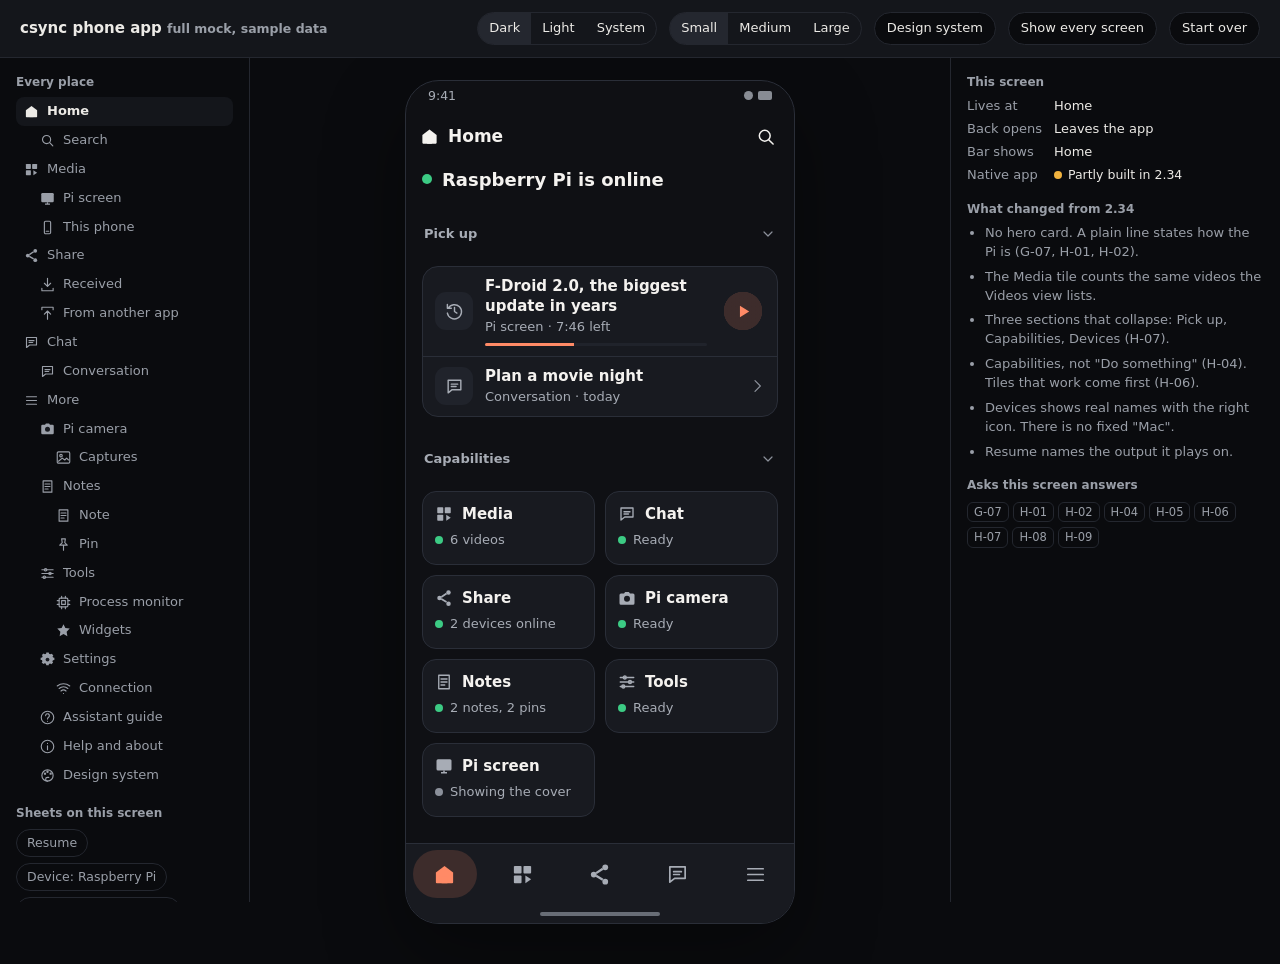
==== commit e3db68de: "Apply the owner's five final-look rulings to the mock Underline tabs everywhere, Settings as one pag" ====
--- a/assets/android-ui-mock/index.html
+++ b/assets/android-ui-mock/index.html
@@ -19,12 +19,6 @@
       <button type="button" data-size-set="sm">Small</button>
       <button type="button" data-size-set="md">Medium</button>
       <button type="button" data-size-set="lg">Large</button>
-    </span>
-    <span class="shell-group" role="group" aria-label="Tab style">
-      <button type="button" data-tabs-set="a">Tabs A</button>
-      <button type="button" data-tabs-set="b">B</button>
-      <button type="button" data-tabs-set="c">C</button>
-      <button type="button" data-tabs-set="d">D</button>
     </span>
     <button type="button" class="shell-btn" id="system-toggle">Design system</button>
     <button type="button" class="shell-btn" id="wall-toggle">Show every screen</button>
--- a/assets/android-ui-mock/styles.css
+++ b/assets/android-ui-mock/styles.css
@@ -201,26 +201,22 @@
 .narrow .player .tiles { grid-template-columns: 1fr 1fr; }
 
 /* segmented control: one spec everywhere */
-.seg { display: flex; gap: 2px; background: var(--p-surface2); border-radius: 14px; padding: 2px; overflow-x: auto; scrollbar-width: none; }
+.seg { display: flex; box-shadow: inset 0 -1px 0 var(--p-line); overflow-x: auto; scrollbar-width: none; }
 .seg::-webkit-scrollbar { display: none; }
-.seg button { flex: 1 0 auto; display: inline-flex; align-items: center; justify-content: center; gap: 6px; min-height: 48px; padding: 0 9px; border-radius: 10px; color: var(--p-dim); font-weight: 600; font-size: calc(13.5px * var(--ts)); white-space: nowrap; }
-.seg button[aria-selected="true"] { background: var(--p-bg); color: var(--p-accent); box-shadow: 0 0 0 1px var(--p-line); }
+.seg button { flex: 1 0 auto; display: inline-flex; align-items: center; justify-content: center; gap: 6px; min-height: 48px; padding: 0 9px; color: var(--p-dim); font-weight: 600; font-size: calc(13.5px * var(--ts)); white-space: nowrap; }
+.seg button[aria-selected="true"] { color: var(--p-accent); box-shadow: inset 0 -2px 0 var(--p-accent); }
+
+/* a path inside something browsed in place */
+.path { display: flex; align-items: center; min-width: 0; margin: -8px 0; color: var(--p-dim); font-size: calc(13.5px * var(--ts)); }
+.path-step { display: inline-flex; align-items: center; gap: 6px; min-height: 48px; min-width: 48px; padding: 0 4px; border-radius: 8px; font-weight: 500; }
+.path-step.now { color: var(--p-text); font-weight: 650; min-width: 0; }
+.path-step span { white-space: nowrap; overflow: hidden; }
 .seg button:disabled { opacity: .45; }
 .seg.tight button { padding: 0 5px; gap: 4px; font-size: calc(13px * var(--ts)); }
 .seg.more { -webkit-mask: linear-gradient(to right, #000 74%, transparent); mask: linear-gradient(to right, #000 74%, transparent); }
 .seg.less { -webkit-mask: linear-gradient(to left, #000 74%, transparent); mask: linear-gradient(to left, #000 74%, transparent); }
 .seg.more.less { -webkit-mask: linear-gradient(to right, transparent, #000 26%, #000 74%, transparent); mask: linear-gradient(to right, transparent, #000 26%, #000 74%, transparent); }
 
-/* Three other looks for the same tabs, switched from the review page so they can be compared on any screen. A is the default above. */
-[data-tabs="b"] .seg { background: none; border-radius: 0; padding: 0; gap: 0; box-shadow: inset 0 -1px 0 var(--p-line); }
-[data-tabs="b"] .seg button { border-radius: 0; }
-[data-tabs="b"] .seg button[aria-selected="true"] { background: none; box-shadow: inset 0 -2px 0 var(--p-accent); }
-[data-tabs="c"] .seg { background: none; padding: 0; gap: 4px; }
-[data-tabs="c"] .seg button { flex: 0 0 auto; padding: 0 9px; border: 6px solid transparent; border-radius: 999px; background: var(--p-surface) padding-box; box-shadow: inset 0 0 0 1px var(--p-line); }
-[data-tabs="c"] .seg button[aria-selected="true"] { background: color-mix(in srgb, var(--p-accent) 16%, var(--p-surface)) padding-box; box-shadow: inset 0 0 0 1px color-mix(in srgb, var(--p-accent) 55%, var(--p-line)); }
-[data-tabs="d"] .seg { background: none; padding: 0; gap: 4px; }
-[data-tabs="d"] .seg button { min-width: 48px; flex-direction: column; gap: 3px; min-height: 58px; border-radius: 14px; font-size: calc(12px * var(--ts)); }
-[data-tabs="d"] .seg button[aria-selected="true"] { background: color-mix(in srgb, var(--p-accent) 14%, var(--p-surface)); box-shadow: none; }
 
 /* buttons */
 .btns { display: flex; flex-wrap: wrap; gap: 8px; }
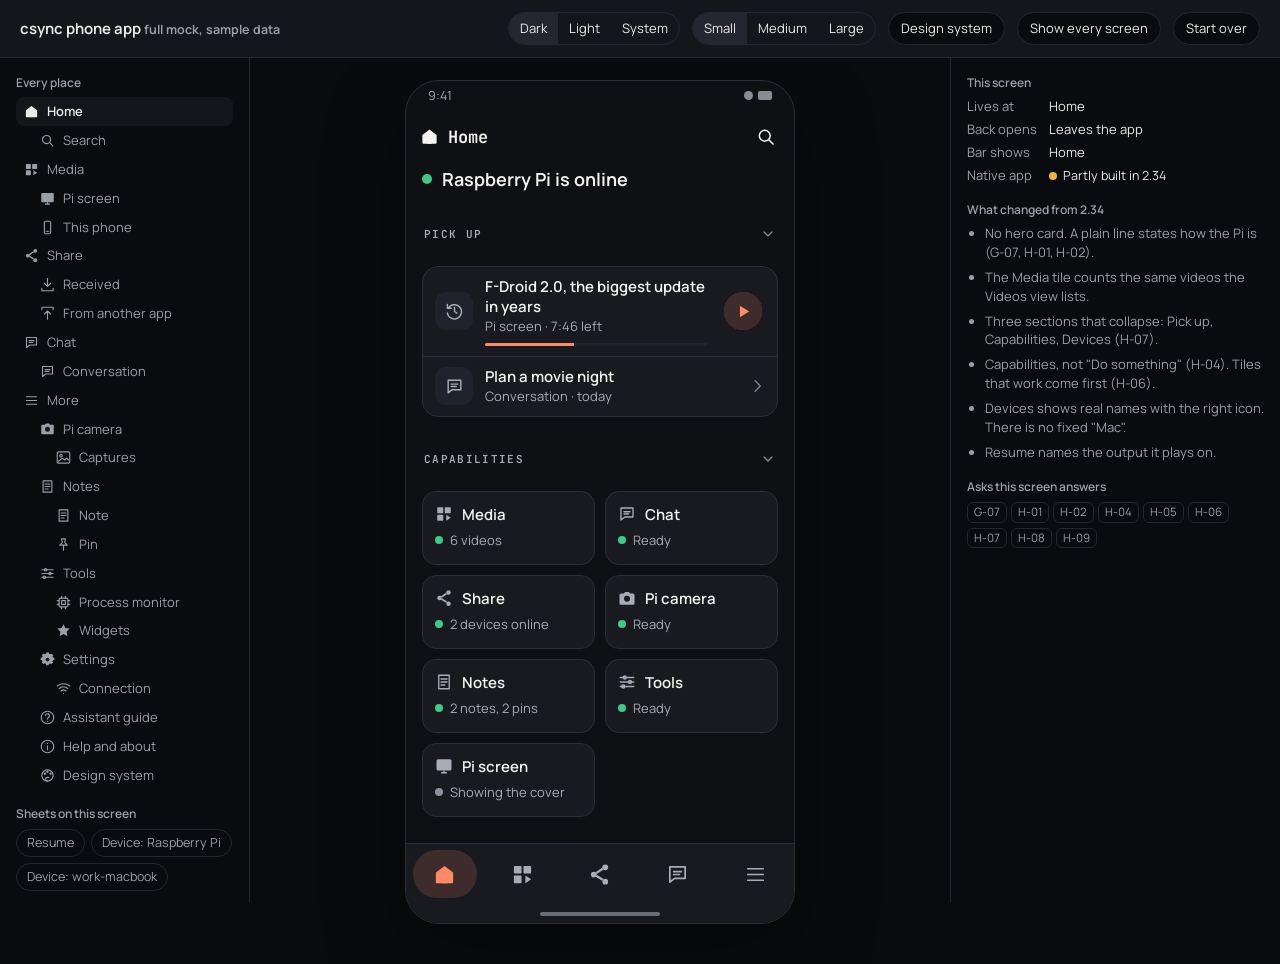
==== commit 72942b89: "The mock speaks the app's two faces" ====
--- a/assets/android-ui-mock/index.html
+++ b/assets/android-ui-mock/index.html
@@ -4,7 +4,8 @@
   <meta charset="utf-8">
   <meta name="viewport" content="width=device-width,initial-scale=1">
   <title>csync phone app, full mock</title>
-  <link rel="stylesheet" href="styles.css">
+  <link rel="stylesheet" href="https://fonts.googleapis.com/css2?family=Manrope:wght@400..800&family=JetBrains+Mono:wght@400..700&display=swap">
+<link rel="stylesheet" href="styles.css">
 </head>
 <body>
   <header class="shell-top">
--- a/assets/android-ui-mock/styles.css
+++ b/assets/android-ui-mock/styles.css
@@ -9,6 +9,9 @@
   --p-scrim: rgba(0, 0, 0, .62);
   --cutout: var(--p-surface);
   --ts: 1;
+  /* The app's two voices (2026-10-01): Manrope for names and words, JetBrains Mono for readings. */
+  --p-font: Manrope, Inter, system-ui, -apple-system, "Segoe UI", sans-serif;
+  --p-mono: "JetBrains Mono", ui-monospace, "Roboto Mono", monospace;
 }
 :root[data-theme="light"] {
   --bg: #E9E6DF; --surface: #F6F4EF; --text: #1B1B1F; --dim: #5A5F69; --border: #D5D0C5;
@@ -23,7 +26,7 @@
 * { box-sizing: border-box; }
 [hidden] { display: none !important; }
 html, body { margin: 0; }
-body { background: var(--bg); color: var(--text); font: 14px/1.45 Roboto, Inter, system-ui, -apple-system, "Segoe UI", sans-serif; -webkit-font-smoothing: antialiased; }
+body { background: var(--bg); color: var(--text); font: 14px/1.45 var(--p-font); -webkit-font-smoothing: antialiased; }
 button, input, textarea { font: inherit; color: inherit; }
 button { cursor: pointer; border: 0; background: none; padding: 0; text-align: left; }
 button:disabled { cursor: default; }
@@ -117,7 +120,7 @@
 .p-top { height: 52px; flex: none; display: flex; align-items: center; gap: 0; padding: 0 4px 0 8px; }
 .p-top .back { width: 48px; height: 48px; border-radius: 50%; display: grid; place-items: center; margin-left: -4px; }
 .crumbs { flex: 1; min-width: 0; display: flex; align-items: center; white-space: nowrap; overflow: hidden; }
-.crumb { display: inline-flex; align-items: center; gap: 6px; min-height: 48px; padding: 0 4px; border-radius: 8px; color: var(--p-dim); font-size: calc(13.5px * var(--ts)); font-weight: 500; flex: none; }
+.crumb { display: inline-flex; align-items: center; gap: 6px; min-height: 48px; padding: 0 4px; border-radius: 8px; color: var(--p-dim); font: 500 calc(13px * var(--ts))/1.2 var(--p-mono); flex: none; }
 .crumb.now { color: var(--p-text); font-weight: 650; flex: 0 1 auto; min-width: 0; }
 .crumb.now span { overflow: hidden; white-space: nowrap; }
 .crumb.root { font-size: calc(17px * var(--ts)); gap: 9px; padding-left: 6px; }
@@ -155,7 +158,7 @@
 
 /* sections */
 .sec { display: flex; flex-direction: column; gap: 8px; }
-.sec-label { font-size: calc(13px * var(--ts)); font-weight: 600; color: var(--p-dim); margin: 0; padding: 0 2px; display: flex; align-items: center; justify-content: space-between; width: 100%; min-height: 24px; }
+.sec-label { font: 600 calc(11px * var(--ts))/1.3 var(--p-mono); letter-spacing: .12em; text-transform: uppercase; color: var(--p-dim); margin: 0; padding: 0 2px; display: flex; align-items: center; justify-content: space-between; width: 100%; min-height: 24px; }
 button.sec-label { min-height: 48px; }
 .sec-label .ico { color: var(--p-faint); transition: transform .16s; }
 .sec-label[aria-expanded="false"] .ico { transform: rotate(-90deg); }
@@ -170,7 +173,7 @@
 .row-copy { flex: 1 1 40%; min-width: 34%; display: flex; flex-direction: column; gap: 1px; }
 .row-title { font-weight: 600; font-size: calc(15px * var(--ts)); }
 .row-sub { color: var(--p-dim); font-size: calc(13px * var(--ts)); }
-.row-end { display: inline-flex; align-items: center; justify-content: flex-end; gap: 8px; color: var(--p-dim); font-size: calc(13px * var(--ts)); flex: 0 1 auto; min-width: 0; text-align: right; }
+.row-end { display: inline-flex; align-items: center; justify-content: flex-end; gap: 8px; color: var(--p-dim); font: 450 calc(12px * var(--ts))/1.3 var(--p-mono); flex: 0 1 auto; min-width: 0; text-align: right; }
 .row-end > span:not(.status) { overflow-wrap: anywhere; }
 .row-end .ico { color: var(--p-faint); }
 .row.off .row-title, .row.off .row-ico { color: var(--p-faint); }
